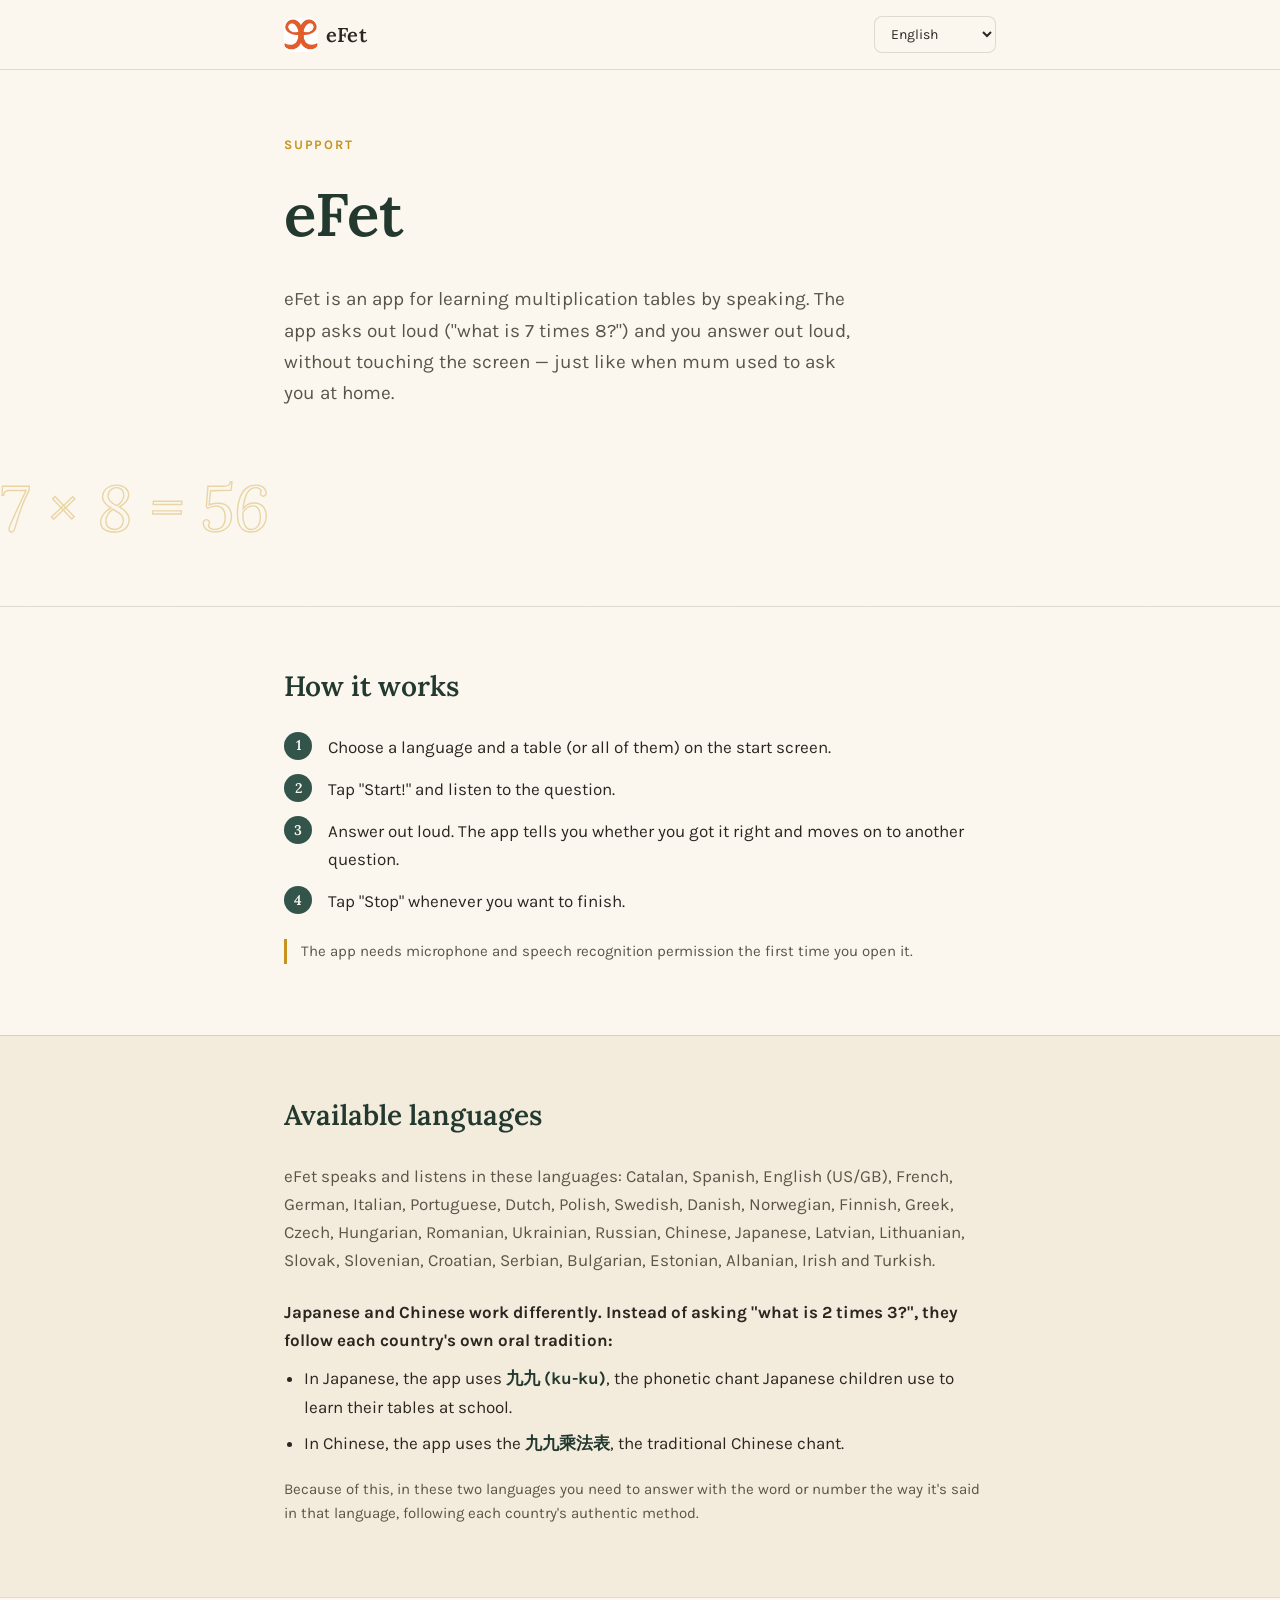
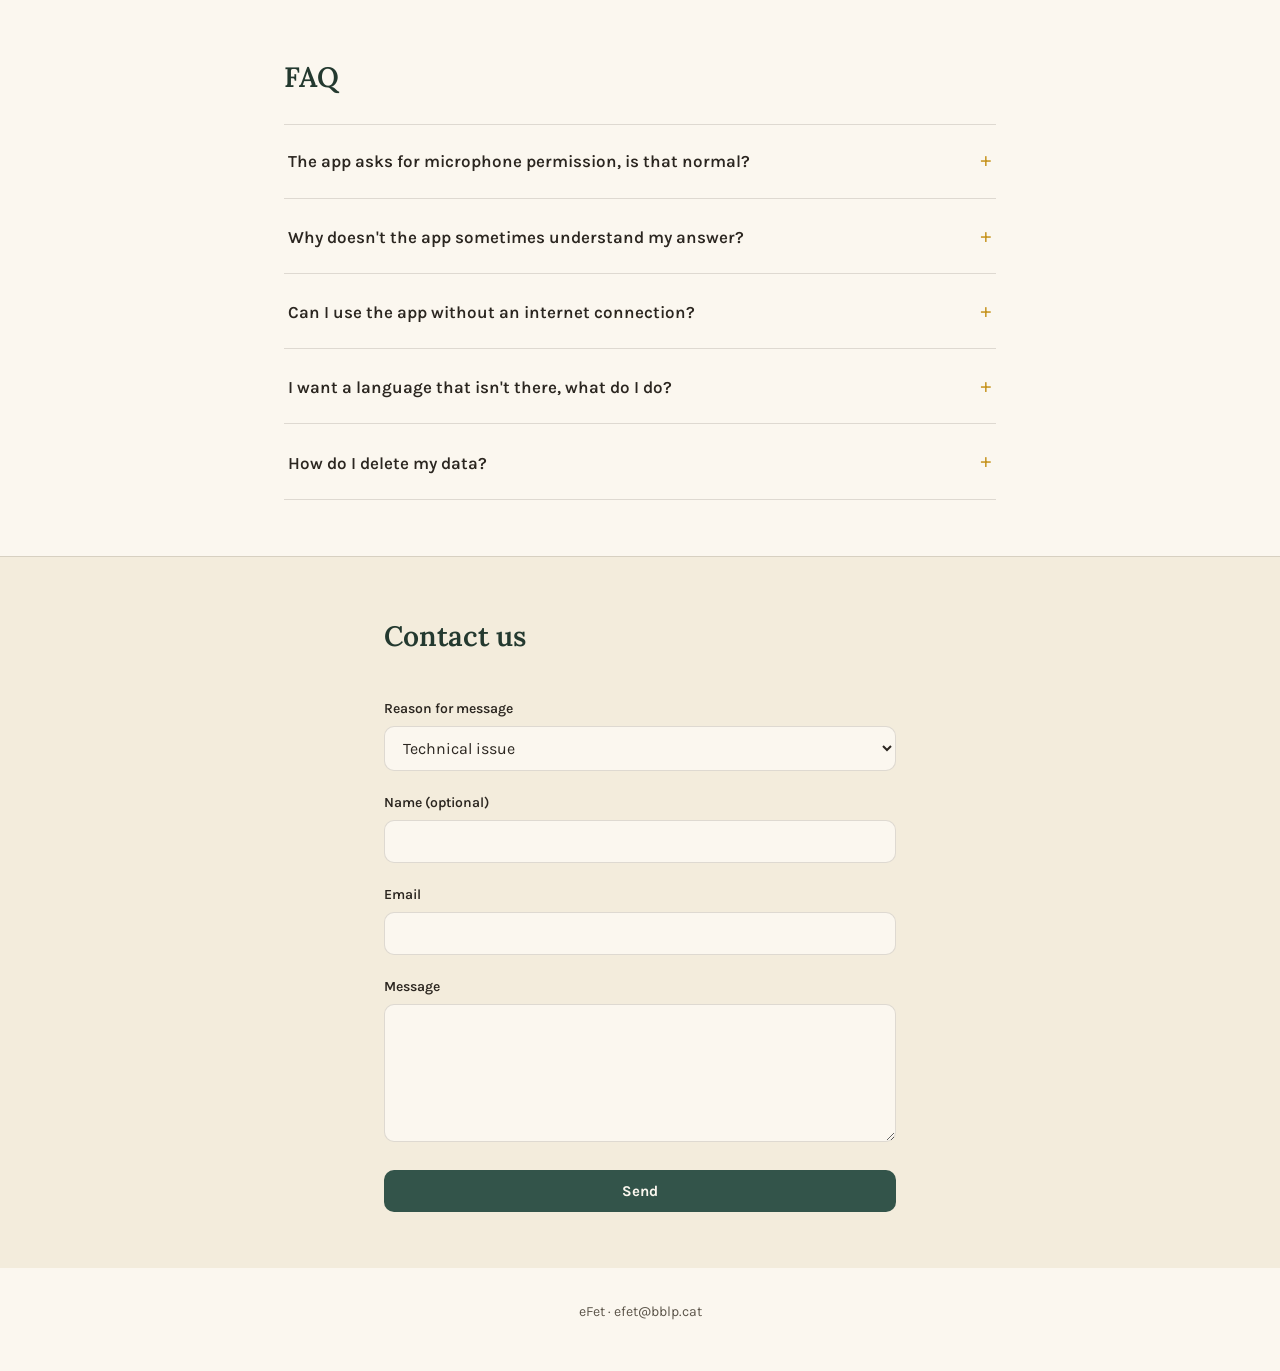
==== index.html @ 31a8104c "Primera versió pàgina de suport" ====
<!DOCTYPE html>
<html lang="ca">
<head>
<meta charset="UTF-8">
<meta name="viewport" content="width=device-width, initial-scale=1.0">
<title>eFet — Support</title>
<meta name="description" content="eFet support page">
<link rel="icon" type="image/png" href="icon.png">
<link rel="preconnect" href="https://fonts.googleapis.com">
<link rel="preconnect" href="https://fonts.gstatic.com" crossorigin>
<link href="https://fonts.googleapis.com/css2?family=Lora:ital,wght@0,500;0,600;1,500&family=Karla:wght@400;500;600;700&display=swap" rel="stylesheet">
<link rel="stylesheet" href="styles.css">
</head>
<body>

<div class="chalk-texture" aria-hidden="true"></div>

<header class="site-header">
  <div class="wrap header-inner">
    <a class="brand" href="#top">
      <img src="icon.png" alt="" class="brand-icon">
      <span class="brand-name">eFet</span>
    </a>
    <div class="lang-picker">
      <label for="lang-select" class="sr-only">Language</label>
      <select id="lang-select" aria-label="Choose language"></select>
    </div>
  </div>
</header>

<main id="top">

  <section class="hero">
    <div class="wrap">
      <p class="eyebrow" data-i18n="eyebrow">Support</p>
      <h1 id="page-title">eFet</h1>
      <p class="hero-sum" id="what-is-text"></p>
    </div>
    <div class="hero-equation" aria-hidden="true">
      <svg viewBox="0 0 520 120" xmlns="http://www.w3.org/2000/svg">
        <text x="0" y="85" class="chalk-eq">7 × 8 = 56</text>
      </svg>
    </div>
  </section>

  <section class="section" id="how">
    <div class="wrap">
      <h2 data-i18n-heading="how">How it works</h2>
      <ol class="steps" id="steps-list"></ol>
      <p class="note" id="perm-note"></p>
    </div>
  </section>

  <section class="section alt" id="languages">
    <div class="wrap">
      <h2 data-i18n-heading="languages">Available languages</h2>
      <p id="langs-intro"></p>
      <p class="callout-title" id="jazh-intro"></p>
      <ul class="jazh-list">
        <li id="ja-bullet"></li>
        <li id="zh-bullet"></li>
      </ul>
      <p id="langs-closing"></p>
    </div>
  </section>

  <section class="section" id="faq">
    <div class="wrap">
      <h2 data-i18n-heading="faq">FAQ</h2>
      <div class="faq-list" id="faq-list"></div>
    </div>
  </section>

  <section class="section alt" id="contact">
    <div class="wrap wrap-narrow">
      <h2 data-i18n-heading="contact">Contact us</h2>
      <form id="contact-form">
        <label id="label-reason" for="reason"></label>
        <select id="reason" name="reason" required></select>

        <label id="label-name" for="name"></label>
        <input id="name" name="name" type="text" autocomplete="name">

        <label id="label-email" for="email"></label>
        <input id="email" name="email" type="email" required autocomplete="email">

        <label id="label-message" for="message"></label>
        <textarea id="message" name="message" rows="6" required></textarea>

        <button type="submit" id="send-btn"></button>
      </form>
    </div>
  </section>

</main>

<footer class="site-footer">
  <div class="wrap">
    <p>eFet · efet@bblp.cat</p>
  </div>
</footer>

<script src="translations.js"></script>
<script src="script.js"></script>
</body>
</html>
---- styles.css ----
:root{
  --paper: #FBF7EF;
  --paper-alt: #F3ECDC;
  --ink: #2B2620;
  --ink-soft: #5B5449;
  --chalk-green: #33544A;
  --chalk-green-deep: #23392F;
  --mustard: #C6931E;
  --mustard-soft: #E9D4A4;
  --line: rgba(43,38,32,0.14);
  --radius: 14px;
  --font-display: "Lora", Georgia, serif;
  --font-body: "Karla", -apple-system, BlinkMacSystemFont, "Segoe UI", sans-serif;
}

*{box-sizing:border-box;}

html{scroll-behavior:smooth;}

body{
  margin:0;
  background:var(--paper);
  color:var(--ink);
  font-family:var(--font-body);
  font-size:17px;
  line-height:1.65;
  -webkit-font-smoothing:antialiased;
}

.sr-only{
  position:absolute; width:1px; height:1px; padding:0; margin:-1px;
  overflow:hidden; clip:rect(0,0,0,0); white-space:nowrap; border:0;
}

a{color:var(--chalk-green);}

.wrap{
  max-width:760px;
  margin:0 auto;
  padding:0 24px;
}
.wrap-narrow{max-width:560px;}

/* subtle chalk-dust texture over the whole page */
.chalk-texture{
  position:fixed; inset:0; pointer-events:none; z-index:0;
  opacity:0.035;
  background-image:
    radial-gradient(circle at 20% 30%, #000 0, transparent 1px),
    radial-gradient(circle at 65% 70%, #000 0, transparent 1px),
    radial-gradient(circle at 85% 15%, #000 0, transparent 1px),
    radial-gradient(circle at 40% 85%, #000 0, transparent 1px);
  background-size: 140px 140px;
}

/* Header */
.site-header{
  border-bottom:1px solid var(--line);
  background:var(--paper);
  position:sticky; top:0; z-index:10;
}
.header-inner{
  display:flex; align-items:center; justify-content:space-between;
  padding:16px 24px;
}
.brand{
  display:flex; align-items:center; gap:8px;
  text-decoration:none; color:var(--ink);
}
.brand-icon{
  width:34px; height:34px;
  border-radius:9px;
  display:block;
}
.brand-name{
  font-family:var(--font-display); font-weight:600; font-size:20px;
  letter-spacing:0.01em;
}
.lang-picker select{
  font-family:var(--font-body);
  font-size:14px;
  padding:8px 12px;
  border-radius:8px;
  border:1px solid var(--line);
  background:var(--paper);
  color:var(--ink);
  cursor:pointer;
}
.lang-picker select:focus-visible{
  outline:2px solid var(--chalk-green);
  outline-offset:2px;
}

/* Hero */
.hero{
  position:relative;
  padding:64px 0 40px;
  overflow:hidden;
}
.eyebrow{
  font-size:13px;
  text-transform:uppercase;
  letter-spacing:0.14em;
  color:var(--mustard);
  font-weight:700;
  margin:0 0 10px;
}
.hero h1{
  font-family:var(--font-display);
  font-size:clamp(40px, 7vw, 60px);
  font-weight:600;
  margin:0 0 20px;
  color:var(--chalk-green-deep);
}
.hero-sum{
  font-size:19px;
  max-width:52ch;
  color:var(--ink-soft);
  margin:0;
}
.hero-equation{
  margin-top:36px;
  width:100%;
  max-width:520px;
}
.hero-equation svg{width:100%; height:auto; display:block;}
.chalk-eq{
  font-family:var(--font-display);
  font-style:italic;
  font-size:64px;
  fill:none;
  stroke:var(--mustard-soft);
  stroke-width:1.4px;
  paint-order:stroke;
}

/* Sections */
.section{
  padding:56px 0;
  border-top:1px solid var(--line);
}
.section.alt{
  background:var(--paper-alt);
}
.section h2{
  font-family:var(--font-display);
  font-size:28px;
  font-weight:600;
  margin:0 0 24px;
  color:var(--chalk-green-deep);
}

/* Steps */
.steps{
  list-style:none;
  counter-reset:step;
  margin:0 0 24px;
  padding:0;
  display:grid;
  gap:14px;
}
.steps li{
  counter-increment:step;
  position:relative;
  padding-left:44px;
  min-height:28px;
}
.steps li::before{
  content:counter(step);
  position:absolute; left:0; top:-1px;
  width:28px; height:28px;
  border-radius:50%;
  background:var(--chalk-green);
  color:var(--paper);
  font-family:var(--font-display);
  font-weight:600;
  font-size:14px;
  display:flex; align-items:center; justify-content:center;
}
.note{
  color:var(--ink-soft);
  font-size:15px;
  border-left:3px solid var(--mustard);
  padding-left:14px;
}

/* Languages */
#langs-intro{color:var(--ink-soft);}
.callout-title{
  font-weight:700;
  margin-top:24px;
  margin-bottom:10px;
}
.jazh-list{
  margin:0 0 20px;
  padding-left:20px;
  display:grid;
  gap:8px;
}
.jazh-list li strong{color:var(--chalk-green-deep);}
#langs-closing{color:var(--ink-soft); font-size:15px;}

/* FAQ */
.faq-list{
  display:grid;
  gap:2px;
  border-top:1px solid var(--line);
}
.faq-item{
  border-bottom:1px solid var(--line);
}
.faq-item summary{
  cursor:pointer;
  list-style:none;
  padding:18px 4px;
  font-weight:600;
  display:flex;
  align-items:center;
  justify-content:space-between;
  gap:16px;
}
.faq-item summary::-webkit-details-marker{display:none;}
.faq-item summary::after{
  content:"+";
  font-family:var(--font-display);
  font-size:22px;
  color:var(--mustard);
  flex-shrink:0;
  transition:transform 0.15s ease;
}
.faq-item[open] summary::after{
  transform:rotate(45deg);
}
.faq-item p{
  margin:0 0 18px;
  padding:0 4px;
  color:var(--ink-soft);
}

/* Contact form */
#contact-form{
  display:grid;
  gap:6px;
}
#contact-form label{
  font-weight:600;
  font-size:14px;
  margin-top:14px;
}
#contact-form select,
#contact-form input,
#contact-form textarea{
  font-family:var(--font-body);
  font-size:16px;
  padding:11px 14px;
  border-radius:10px;
  border:1px solid var(--line);
  background:var(--paper);
  color:var(--ink);
  width:100%;
}
#contact-form select:focus-visible,
#contact-form input:focus-visible,
#contact-form textarea:focus-visible{
  outline:2px solid var(--chalk-green);
  outline-offset:1px;
}
#contact-form textarea{resize:vertical;}
#send-btn{
  margin-top:22px;
  align-self:start;
  padding:12px 28px;
  border-radius:10px;
  border:none;
  background:var(--chalk-green);
  color:var(--paper);
  font-family:var(--font-body);
  font-weight:700;
  font-size:15px;
  cursor:pointer;
  transition:background 0.15s ease;
}
#send-btn:hover{background:var(--chalk-green-deep);}
#send-btn:focus-visible{
  outline:2px solid var(--mustard);
  outline-offset:2px;
}

/* Footer */
.site-footer{
  padding:32px 0 48px;
  text-align:center;
}
.site-footer p{
  color:var(--ink-soft);
  font-size:14px;
  margin:0;
}

@media (prefers-reduced-motion: reduce){
  html{scroll-behavior:auto;}
  .faq-item summary::after{transition:none;}
}

@media (max-width:560px){
  .hero{padding:44px 0 28px;}
  .section{padding:40px 0;}
}
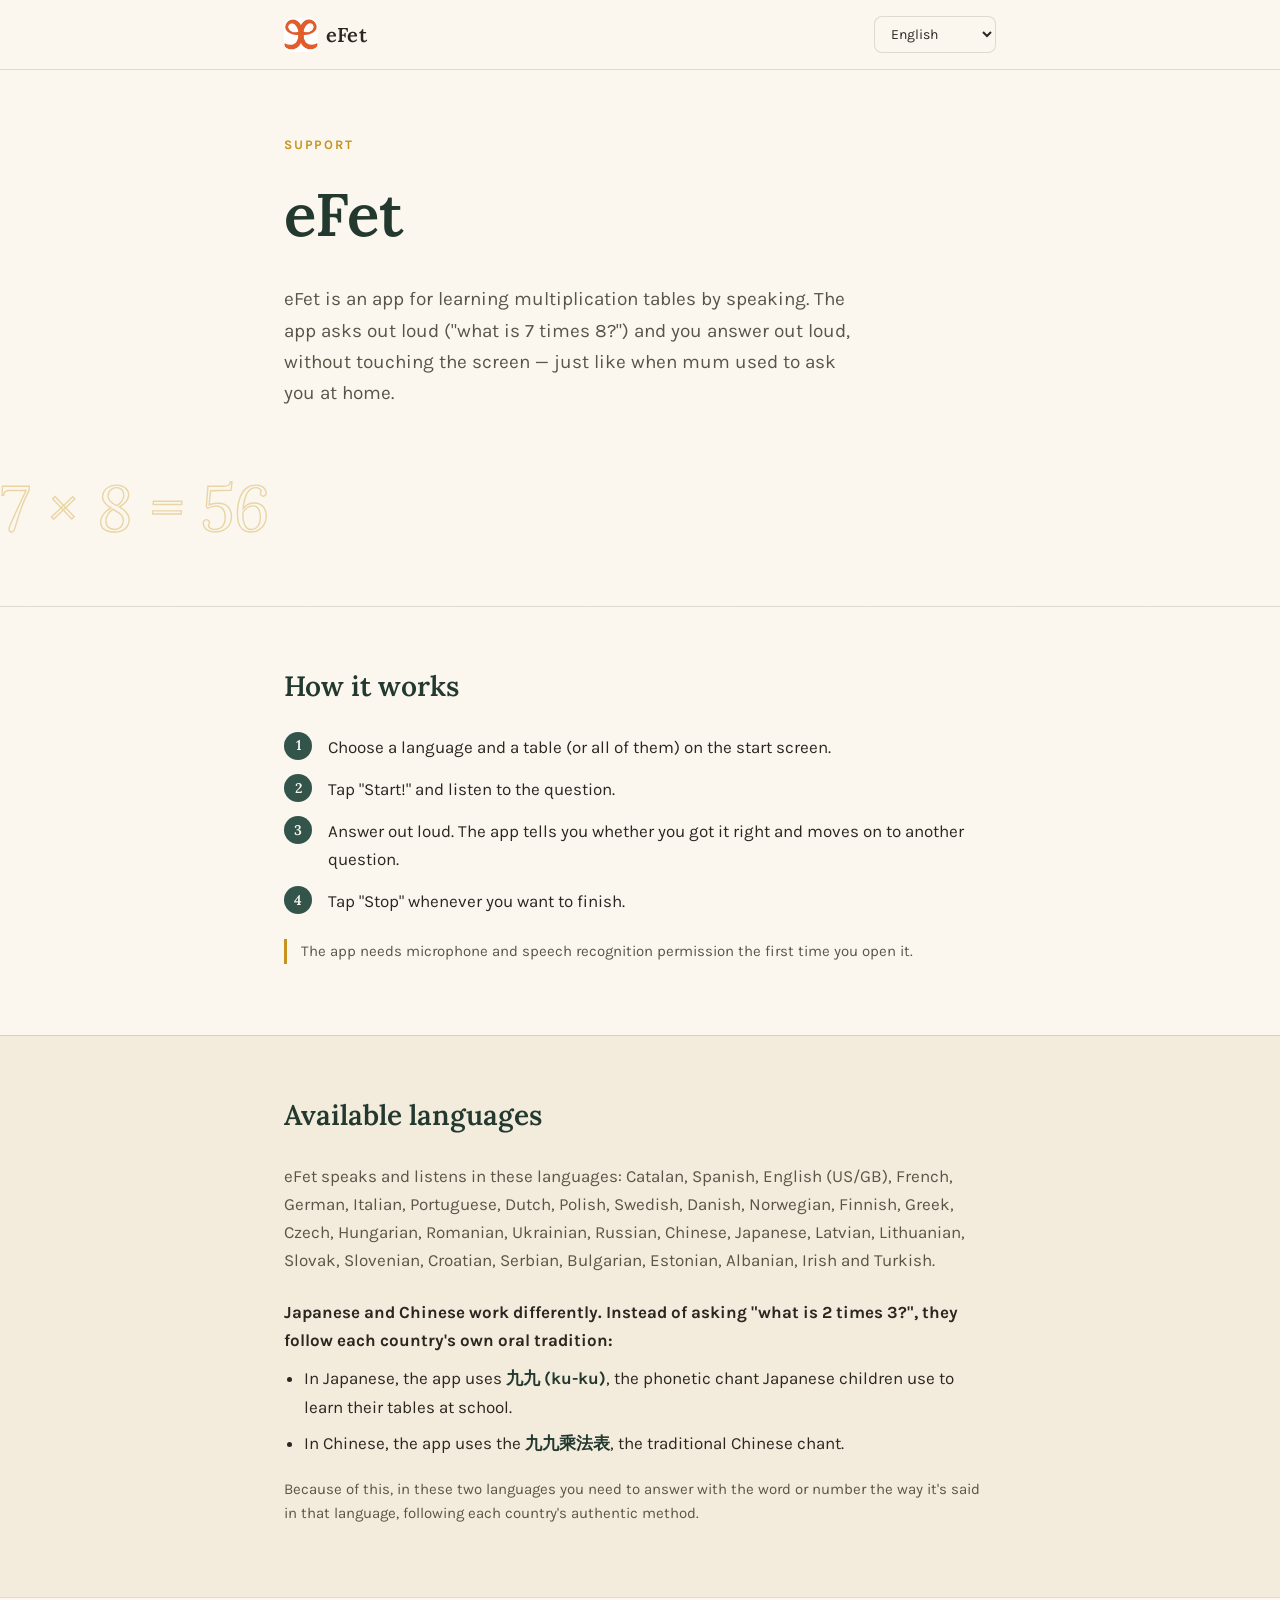
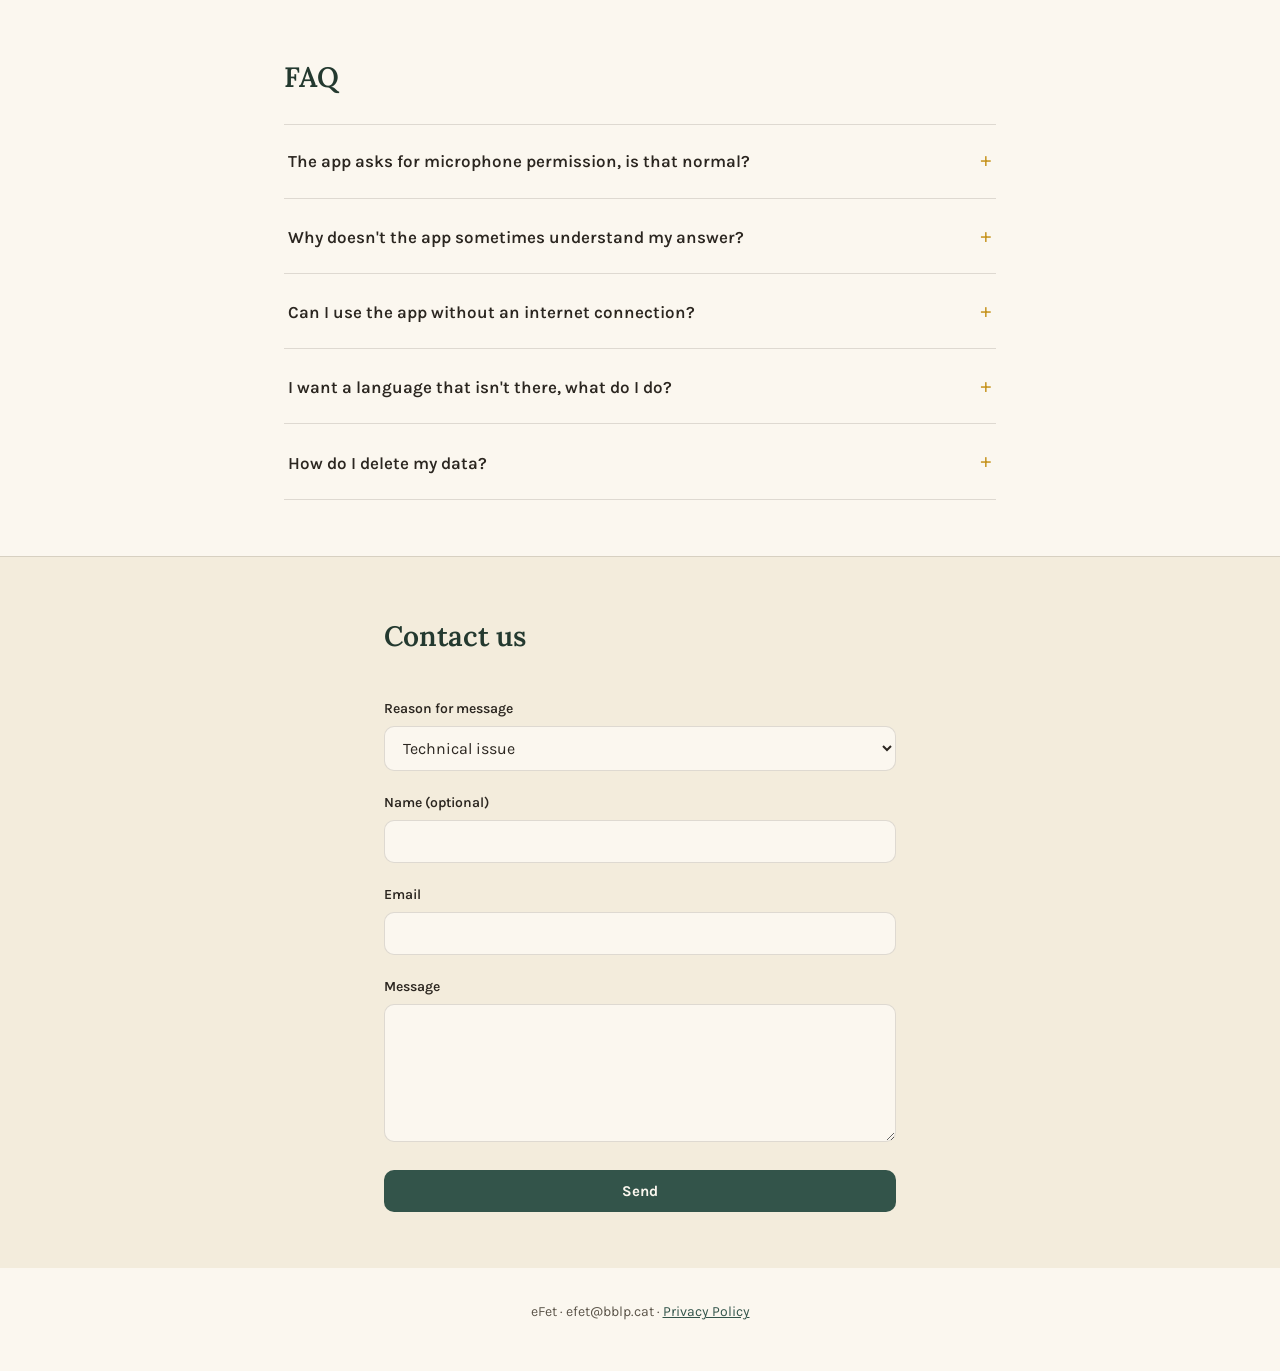
==== commit 781f04e2: "per afegir les FAQ" ====
--- a/index.html
+++ b/index.html
@@ -96,7 +96,7 @@
 
 <footer class="site-footer">
   <div class="wrap">
-    <p>eFet · efet@bblp.cat</p>
+    <p>eFet · efet@bblp.cat · <a href="privacy.html">Privacy Policy</a></p>
   </div>
 </footer>
 
--- a/styles.css
+++ b/styles.css
@@ -89,6 +89,27 @@
 .lang-picker select:focus-visible{
   outline:2px solid var(--chalk-green);
   outline-offset:2px;
+}
+.back-link{
+  font-size:14px;
+  color:var(--ink-soft);
+  text-decoration:none;
+}
+.back-link:hover{color:var(--chalk-green);}
+.hero-small{padding:44px 0 24px;}
+.policy-body h2{
+  font-family:var(--font-display);
+  font-size:20px;
+  font-weight:600;
+  color:var(--chalk-green-deep);
+  margin:32px 0 10px;
+}
+.policy-body p{color:var(--ink-soft);}
+.policy-body code{
+  background:var(--paper-alt);
+  padding:2px 6px;
+  border-radius:4px;
+  font-size:15px;
 }
 
 /* Hero */
@@ -305,4 +326,4 @@
 @media (max-width:560px){
   .hero{padding:44px 0 28px;}
   .section{padding:40px 0;}
-}
+}
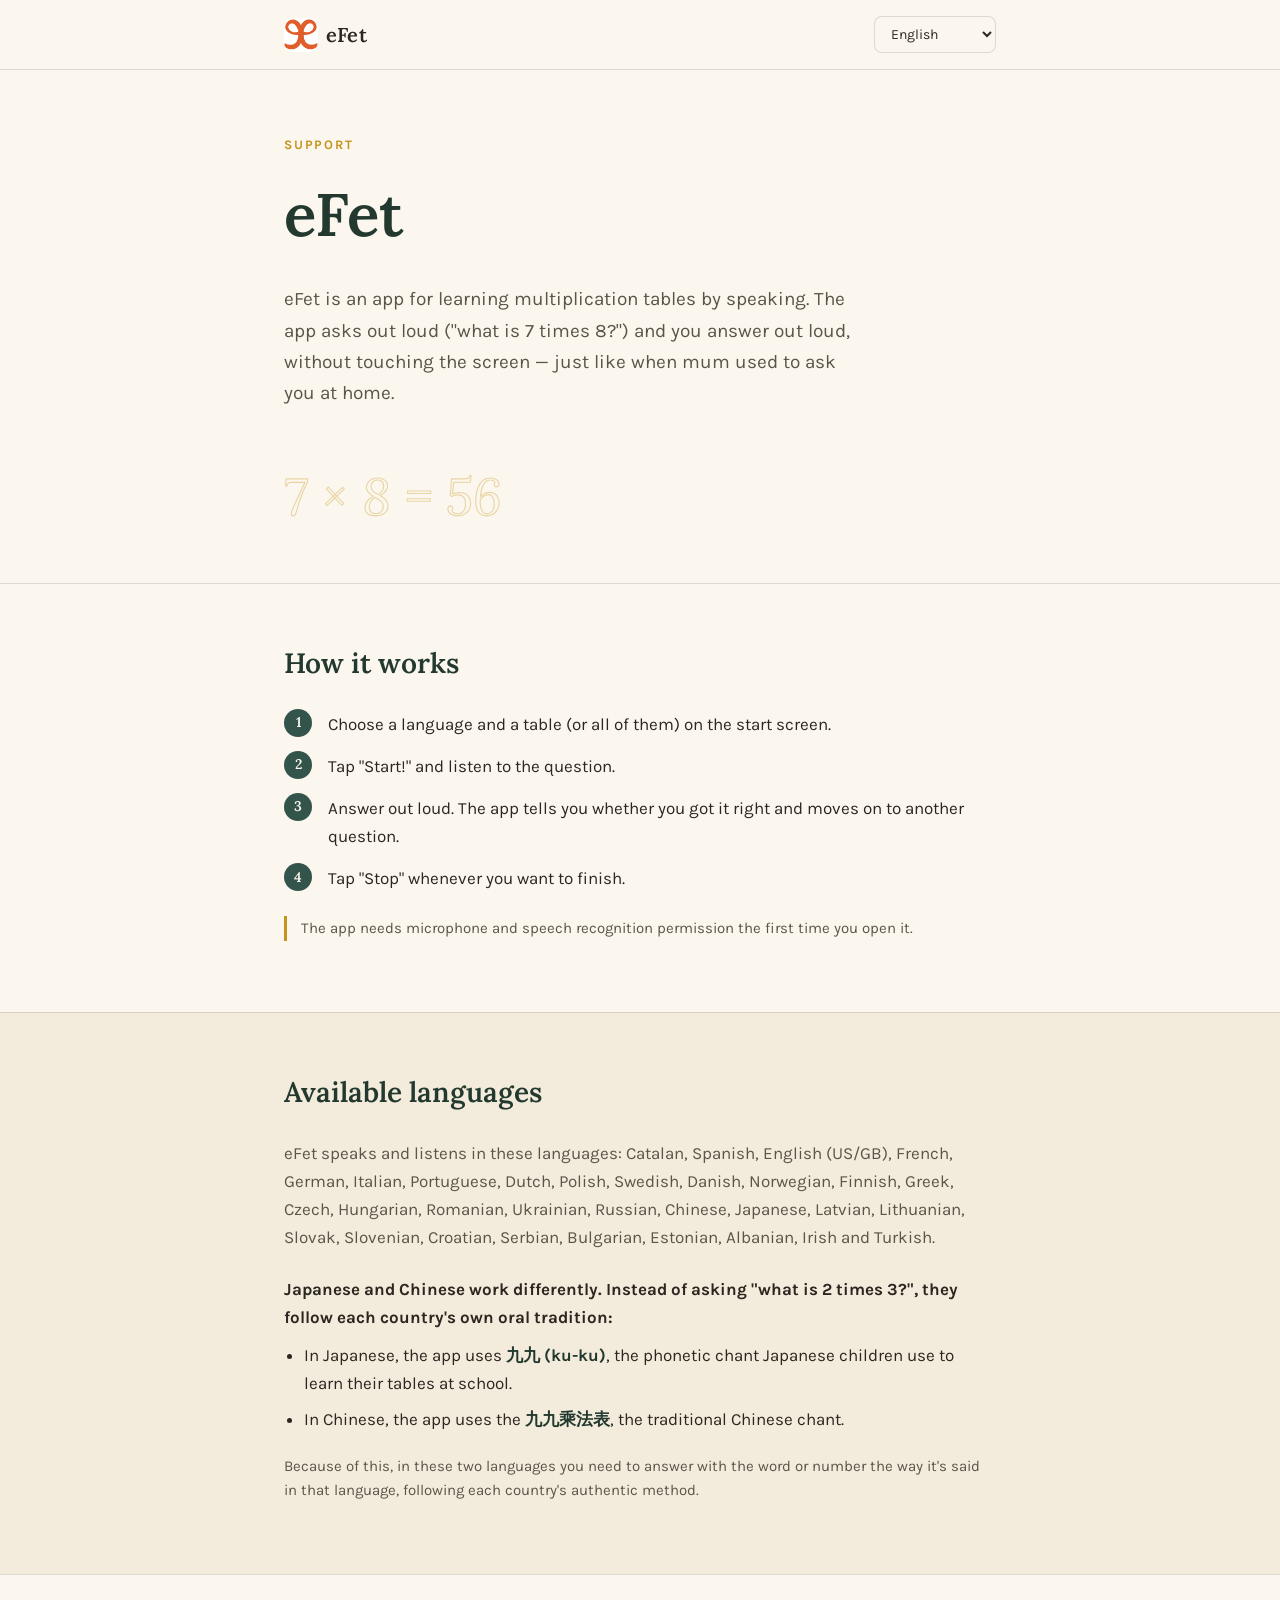
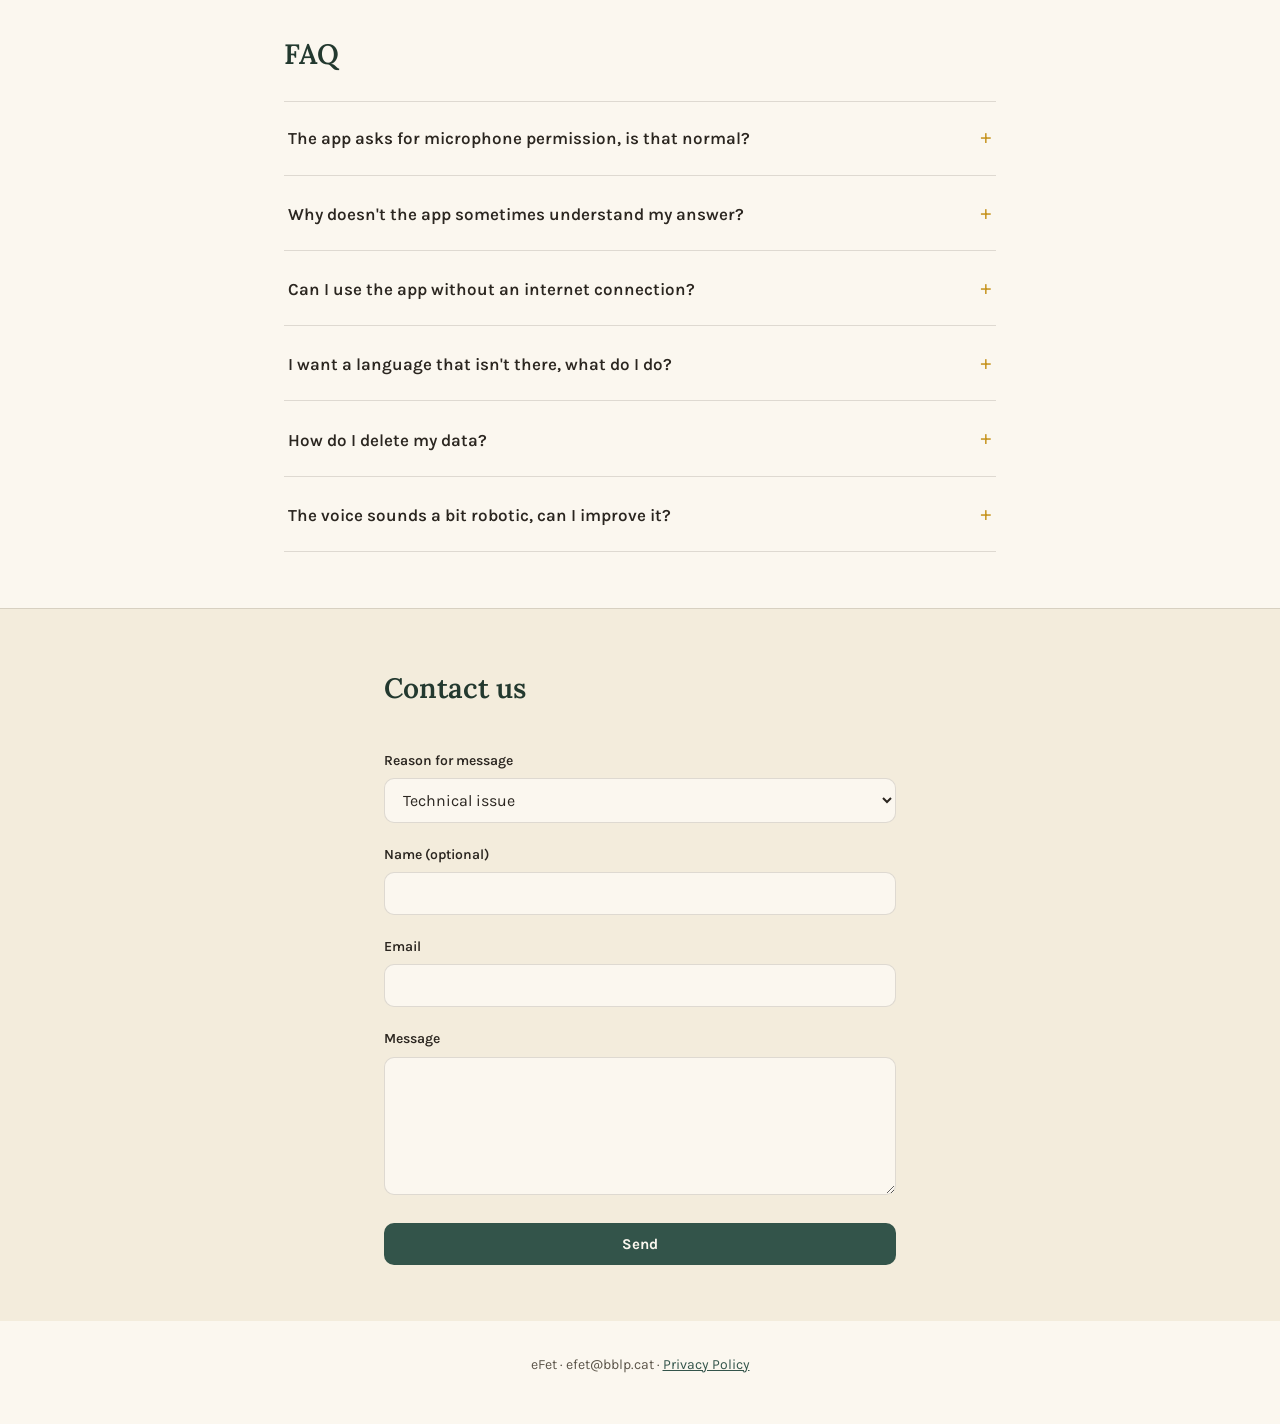
==== commit 2995a3fa: "per afegir les FAQ" ====
--- a/index.html
+++ b/index.html
@@ -35,11 +35,11 @@
       <p class="eyebrow" data-i18n="eyebrow">Support</p>
       <h1 id="page-title">eFet</h1>
       <p class="hero-sum" id="what-is-text"></p>
-    </div>
-    <div class="hero-equation" aria-hidden="true">
-      <svg viewBox="0 0 520 120" xmlns="http://www.w3.org/2000/svg">
-        <text x="0" y="85" class="chalk-eq">7 × 8 = 56</text>
-      </svg>
+      <div class="hero-equation" aria-hidden="true">
+        <svg viewBox="0 0 520 120" xmlns="http://www.w3.org/2000/svg">
+          <text x="0" y="85" class="chalk-eq">7 × 8 = 56</text>
+        </svg>
+      </div>
     </div>
   </section>
 
--- a/styles.css
+++ b/styles.css
@@ -141,8 +141,7 @@
 }
 .hero-equation{
   margin-top:36px;
-  width:100%;
-  max-width:520px;
+  max-width:420px;
 }
 .hero-equation svg{width:100%; height:auto; display:block;}
 .chalk-eq{
@@ -326,4 +325,4 @@
 @media (max-width:560px){
   .hero{padding:44px 0 28px;}
   .section{padding:40px 0;}
-}+}
